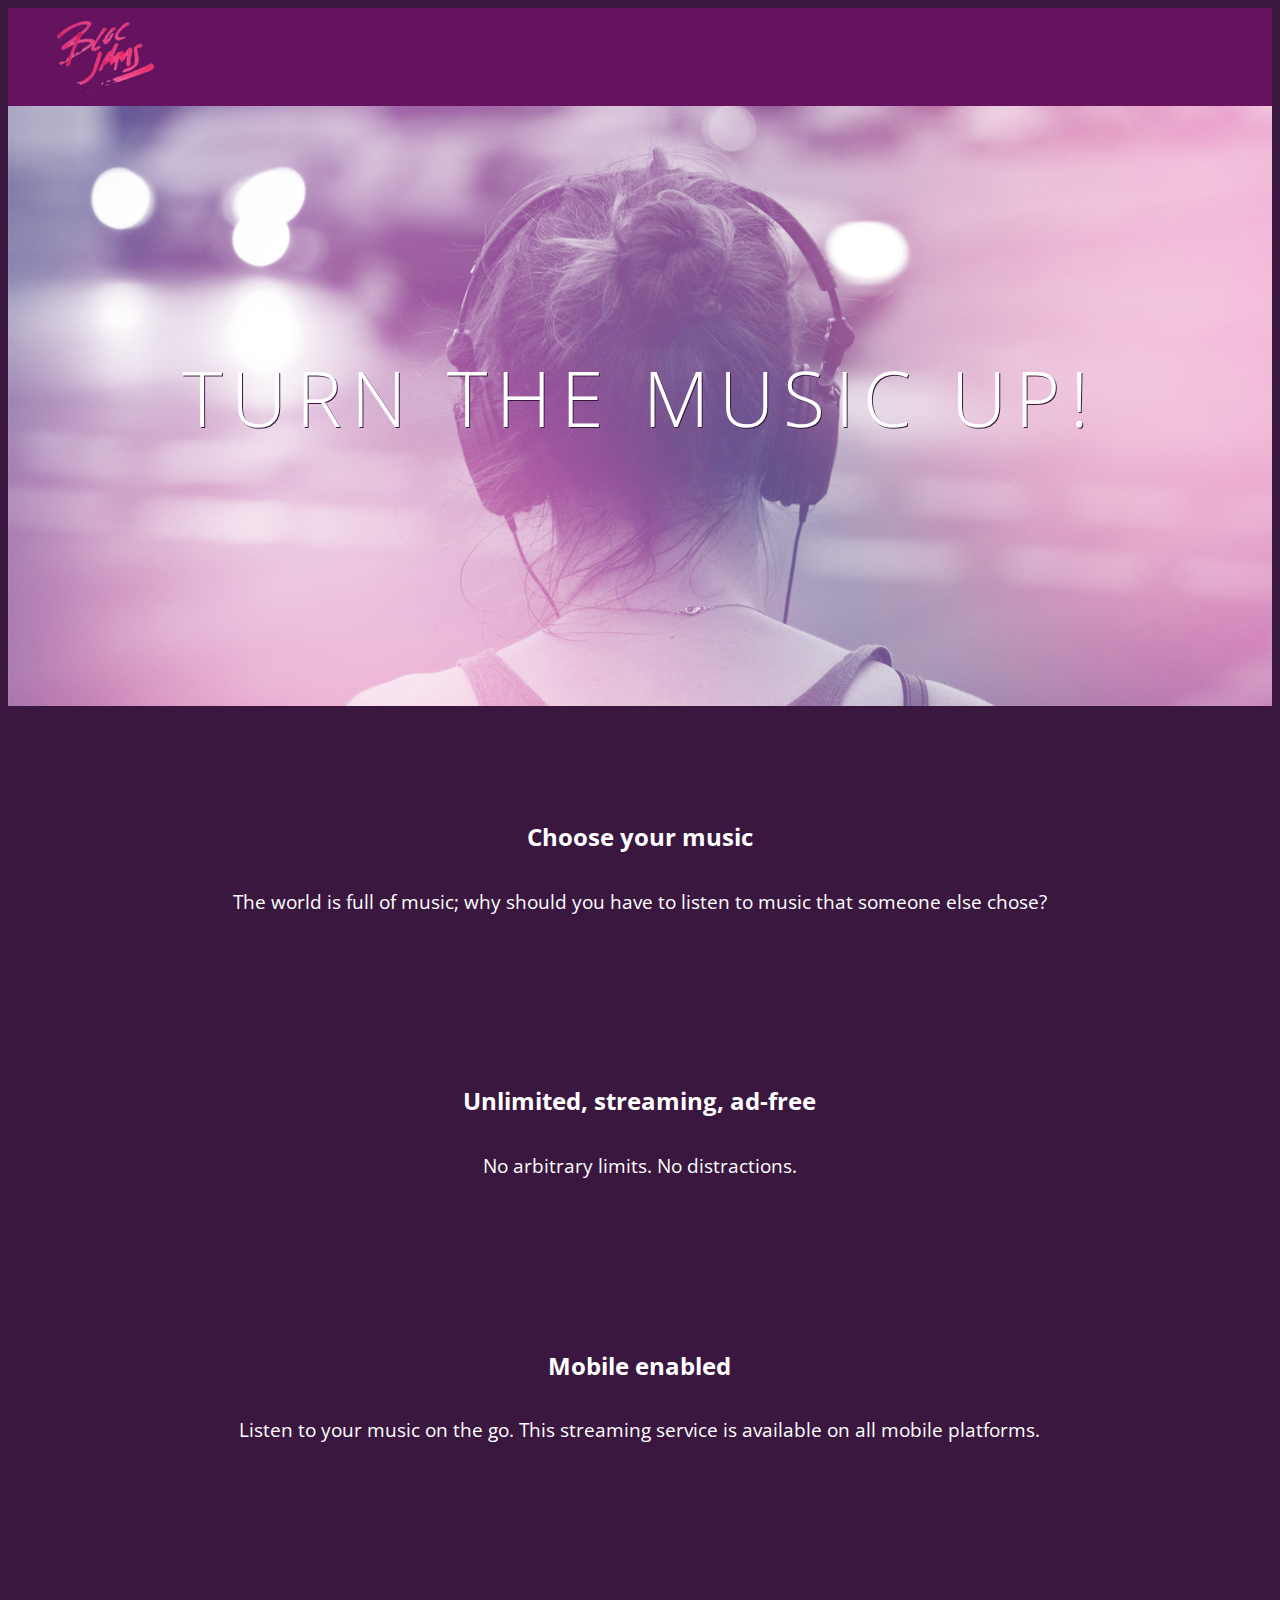
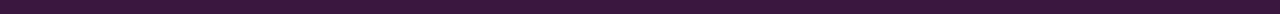
==== index.html @ 69bbdc53 "Checkpoint 4 responsiveness completed" ====
<!DOCTYPE HTML>


  <head>
      <title>Bloc Jams</title>
        <meta name="viewport" content="width=device-width, initial-scale=1">
        <link rel="stylesheet" type="text/css" href="http://fonts.googleapis.com/css?family=Open+Sans:400,800,600,700,300">
        <link rel="stylesheet" type="text/css" href="http://code.ionicframework.com/ionicons/2.0.1/css/ionicons.min.css">
        <link rel="stylesheet" type="text/css" href="styles/normalize.css">
        <link rel="stylesheet" type="text/css" href="styles/main.css">
        <link rel="stylesheet" type="text/css" href="styles/landing.css">

  </head>

  <body>
    <body class="landing">
          <nav>
          <nav class="navbar">
              <img src="assets/images/bloc_jams_logo.png" alt="bloc jams logo" class="logo">
          </nav>
    <section class="hero-content">
            <h1 class="hero-title">Turn the music up!</h1>
    </section>

    <section class="selling-points">
    <section class="selling-points container">
             <div class="point">
             <div class="point column third">
                 <span class="ion-music-note"></span>
                 <h5 class="point-title">Choose your music</h5>
                 <p class="point-description">The world is full of music; why should you have to listen to music that someone else chose?</p>
            </div>
            <div class="point">
            <div class="point column third">
                 <span class="ion-radio-waves"></span>
                 <h5 class="point-title">Unlimited, streaming, ad-free</h5>
                 <p class="point-description">No arbitrary limits. No distractions.</p>
             </div>
             <div class="point">
             <div class="point column third">
                 <span class="ion-iphone"></span>
                 <h5 class="point-title">Mobile enabled</h5>
                 <p class="point-description">Listen to your music on the go. This streaming service is available on all mobile platforms.</p>
             </div>
    </section>









  </body>

</html>
---- styles/main.css ----
*, *::before, *::after {
    -moz-box-sizing: border-box;
    -webkit-box-sizing: border-box;
    box-sizing: border-box;
}

html {
    height: 100%;
    font-size: 100%;
}

body {
    font-family: 'Open Sans';
    color: white;
    min-height: 100%;
}


.navbar {
    padding: 0.5rem;
    background-color: rgb(101,18,95);
}

.navbar > .logo {
    position: relative;
    left: 2rem;
}

.container {
  margin: 0 auto;
  max-width: 64rem;

}

@media (min-width 640px) {
  /*for small screens*/
  html {font-size: 112%};
  .column {
    float: left;
    padding-left: 1rem;
    padding-right: 1rem;
  }
  .column.full { width: 100%; }
     .column.two-thirds { width: 66.7%; }
     .column.half { width: 50%; }
     .column.third { width: 33.3%; }
     .column.fourth { width: 25%; }
     .column.flow-opposite { float: right; }

}

@media (min-width: 1024px) {
  /*for large screens*/
  html {font-size: 120%};

}
---- styles/landing.css ----
body.landing {
     background-color: rgb(58,23,63);
 }

 .hero-content {
     position: relative;
     min-height: 600px;
     background-image: url(../assets/images/bloc_jams_bg.jpg);
     background-repeat: no-repeat;
     background-position: center center;
     background-size: cover;
 }

 .hero-content .hero-title {
     position: absolute;
     top: 40%;
     -webkit-transform: translateY(-50%);
     -moz-transform: translateY(-50%);
     transform: translateY(-50%);
     width: 100%;
     text-align: center;
     font-size: 4rem;
     font-weight: 300;
     text-transform: uppercase;
     letter-spacing: 0.5rem;
     text-shadow: 1px 1px 0px rgb(58,23,63);
 }

 .selling-points {
     position: relative;

 }

 .point {
     position: relative;
     padding: 2rem;
     text-align: center;
 }

 .point .point-title {
     font-size: 1.25rem;
 }

 .ion-music-note,
 .ion-radio-waves,
 .ion-iphone {
     color: rgb(233,50,117);
     font-size: 5rem;
 }
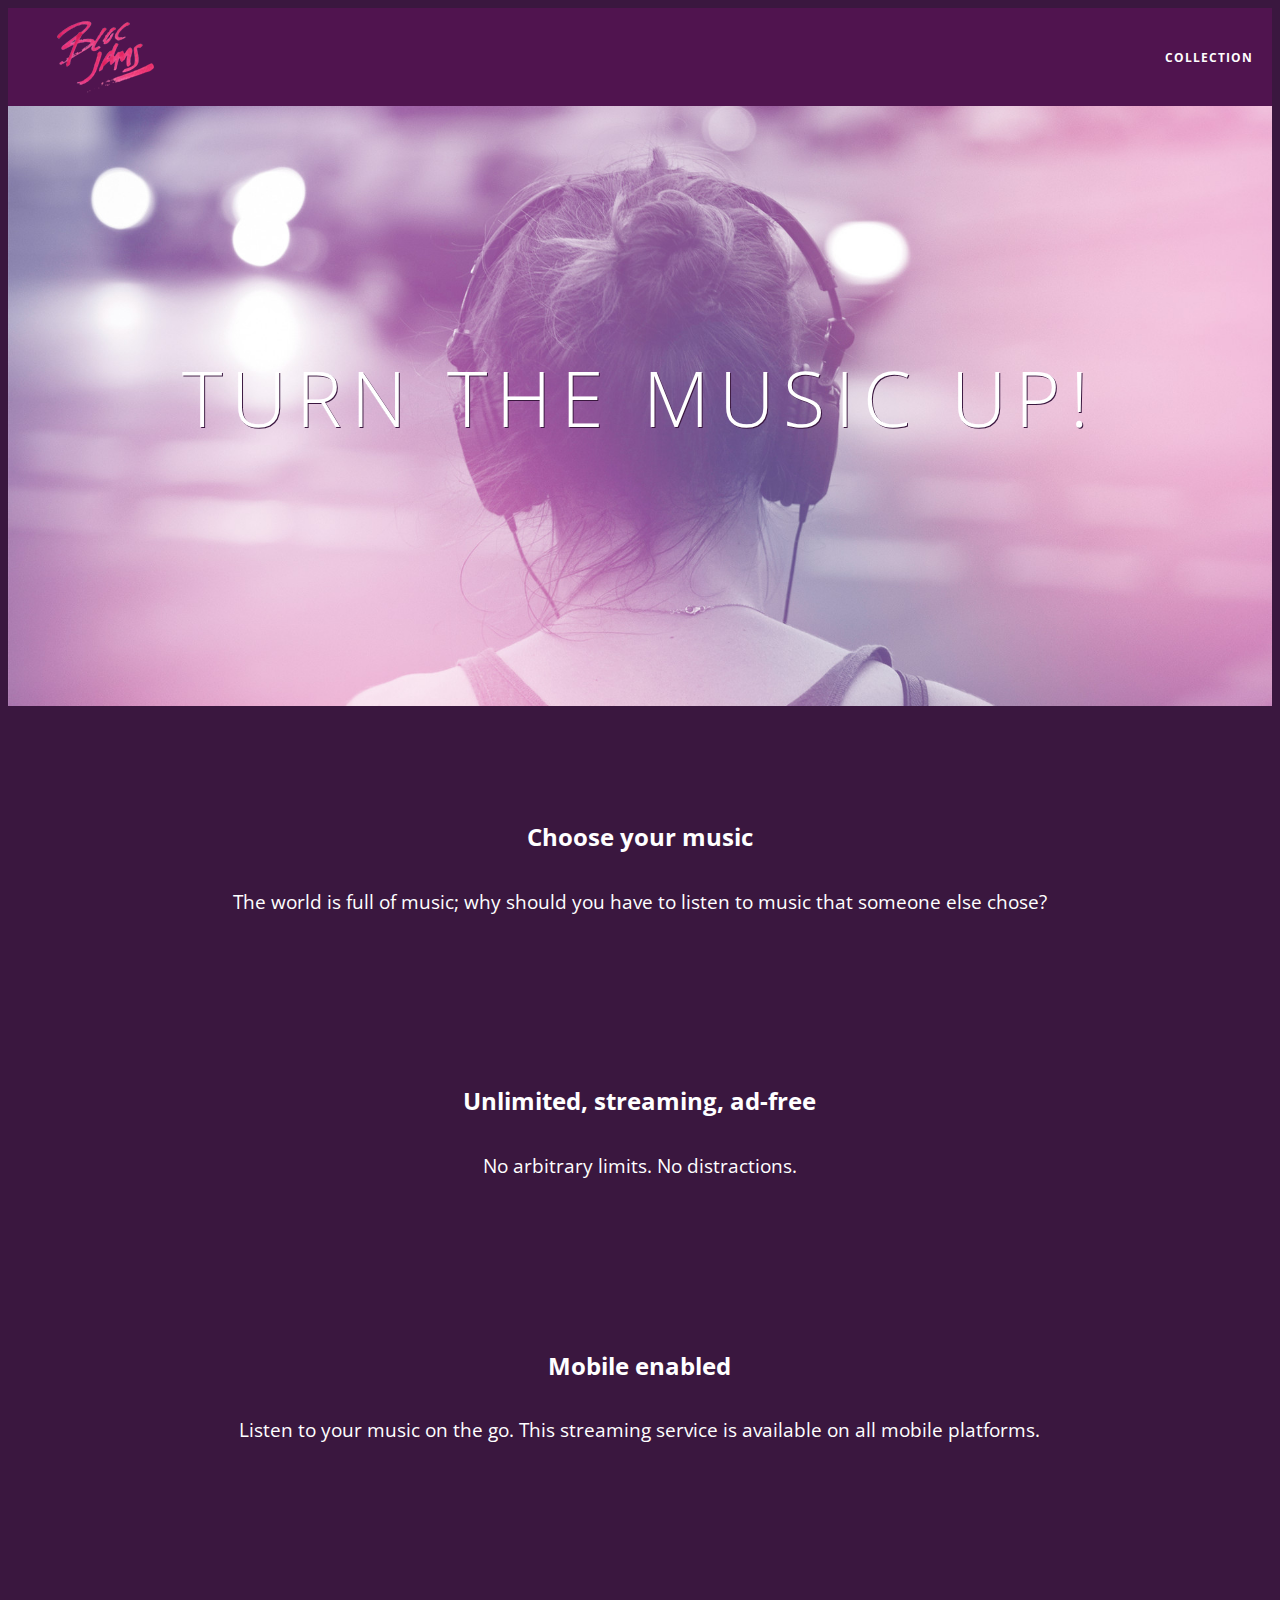
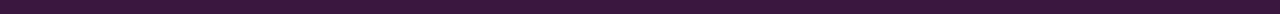
==== commit 2c0a0419: "checkpoint 5 collections: complete" ====
--- a/index.html
+++ b/index.html
@@ -16,7 +16,12 @@
     <body class="landing">
           <nav>
           <nav class="navbar">
-              <img src="assets/images/bloc_jams_logo.png" alt="bloc jams logo" class="logo">
+            <a href="index.html" class="logo">
+            <img src="assets/images/bloc_jams_logo.png" alt="bloc jams logo">
+        </a>
+        <div class="links-container">
+            <a href="collection.html" class="navbar-link">collection</a>
+        </div>
           </nav>
     <section class="hero-content">
             <h1 class="hero-title">Turn the music up!</h1>
@@ -24,6 +29,7 @@
 
     <section class="selling-points">
     <section class="selling-points container">
+    <section class="selling-points clearfix">
              <div class="point">
              <div class="point column third">
                  <span class="ion-music-note"></span>
@@ -42,6 +48,7 @@
                  <h5 class="point-title">Mobile enabled</h5>
                  <p class="point-description">Listen to your music on the go. This streaming service is available on all mobile platforms.</p>
              </div>
+
     </section>
 
 
--- a/styles/main.css
+++ b/styles/main.css
@@ -17,14 +17,52 @@
 
 
 .navbar {
+    position: relative;
     padding: 0.5rem;
-    background-color: rgb(101,18,95);
+    background-color: rgba(101,18,95,0.5);
+    z-index: 1;
 }
 
 .navbar > .logo {
     position: relative;
     left: 2rem;
+    cursor: pointer;
+
 }
+
+.navbar .links-container {
+     display: table;
+     position: absolute;
+     top: 0;
+     right: 0;
+     height: 100px;
+     color: white;
+     /* #3 */
+     text-decoration: none;
+ }
+
+ .links-container .navbar-link {
+     display: table-cell;
+     position: relative;
+     height: 100%;
+     padding-left: 1rem;
+     padding-right: 1rem;
+     /* #4 */
+     vertical-align: middle;
+     color: white;
+     font-size: 0.625rem;
+     letter-spacing: 0.05rem;
+     font-weight: 700;
+     text-transform: uppercase;
+     /* #3 */
+     text-decoration: none;
+     cursor: pointer;
+ }
+
+   /* #5 */
+ .links-container .navbar-link:hover {
+     color: rgb(233,50,117);
+ }
 
 .container {
   margin: 0 auto;
@@ -54,3 +92,13 @@
   html {font-size: 120%};
 
 }
+
+.clearfix::before,
+.clearfix::after {
+   content: " ";
+   display: table;
+}
+
+.clearfix::after {
+   clear: both;
+}
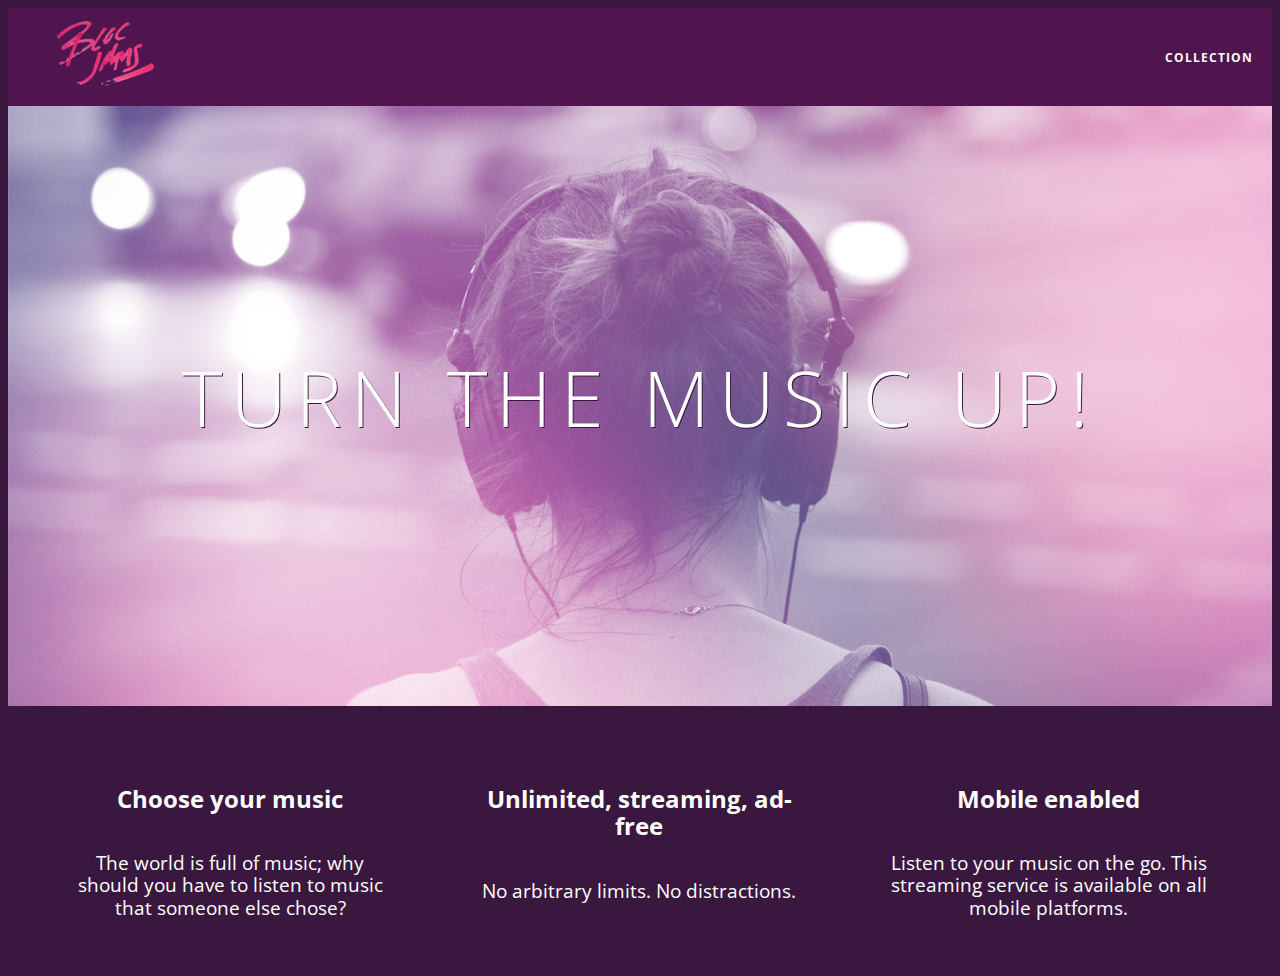
==== commit e7cfcb02: "fixed vert/horizontal selling points display" ====
--- a/index.html
+++ b/index.html
@@ -27,22 +27,17 @@
             <h1 class="hero-title">Turn the music up!</h1>
     </section>
 
-    <section class="selling-points">
-    <section class="selling-points container">
-    <section class="selling-points clearfix">
-             <div class="point">
+    <section class="selling-points container clearfix">
              <div class="point column third">
                  <span class="ion-music-note"></span>
                  <h5 class="point-title">Choose your music</h5>
                  <p class="point-description">The world is full of music; why should you have to listen to music that someone else chose?</p>
             </div>
-            <div class="point">
             <div class="point column third">
                  <span class="ion-radio-waves"></span>
                  <h5 class="point-title">Unlimited, streaming, ad-free</h5>
                  <p class="point-description">No arbitrary limits. No distractions.</p>
              </div>
-             <div class="point">
              <div class="point column third">
                  <span class="ion-iphone"></span>
                  <h5 class="point-title">Mobile enabled</h5>
--- a/styles/main.css
+++ b/styles/main.css
@@ -64,15 +64,21 @@
      color: rgb(233,50,117);
  }
 
+ .links-container .navbar-link:active {
+   background-color: white;
+
+
+ }
+
 .container {
   margin: 0 auto;
   max-width: 64rem;
 
 }
 
-@media (min-width 640px) {
+@media (min-width: 640px) {
   /*for small screens*/
-  html {font-size: 112%};
+  html {font-size: 112%;}
   .column {
     float: left;
     padding-left: 1rem;
@@ -89,7 +95,7 @@
 
 @media (min-width: 1024px) {
   /*for large screens*/
-  html {font-size: 120%};
+  html {font-size: 120%;}
 
 }
 
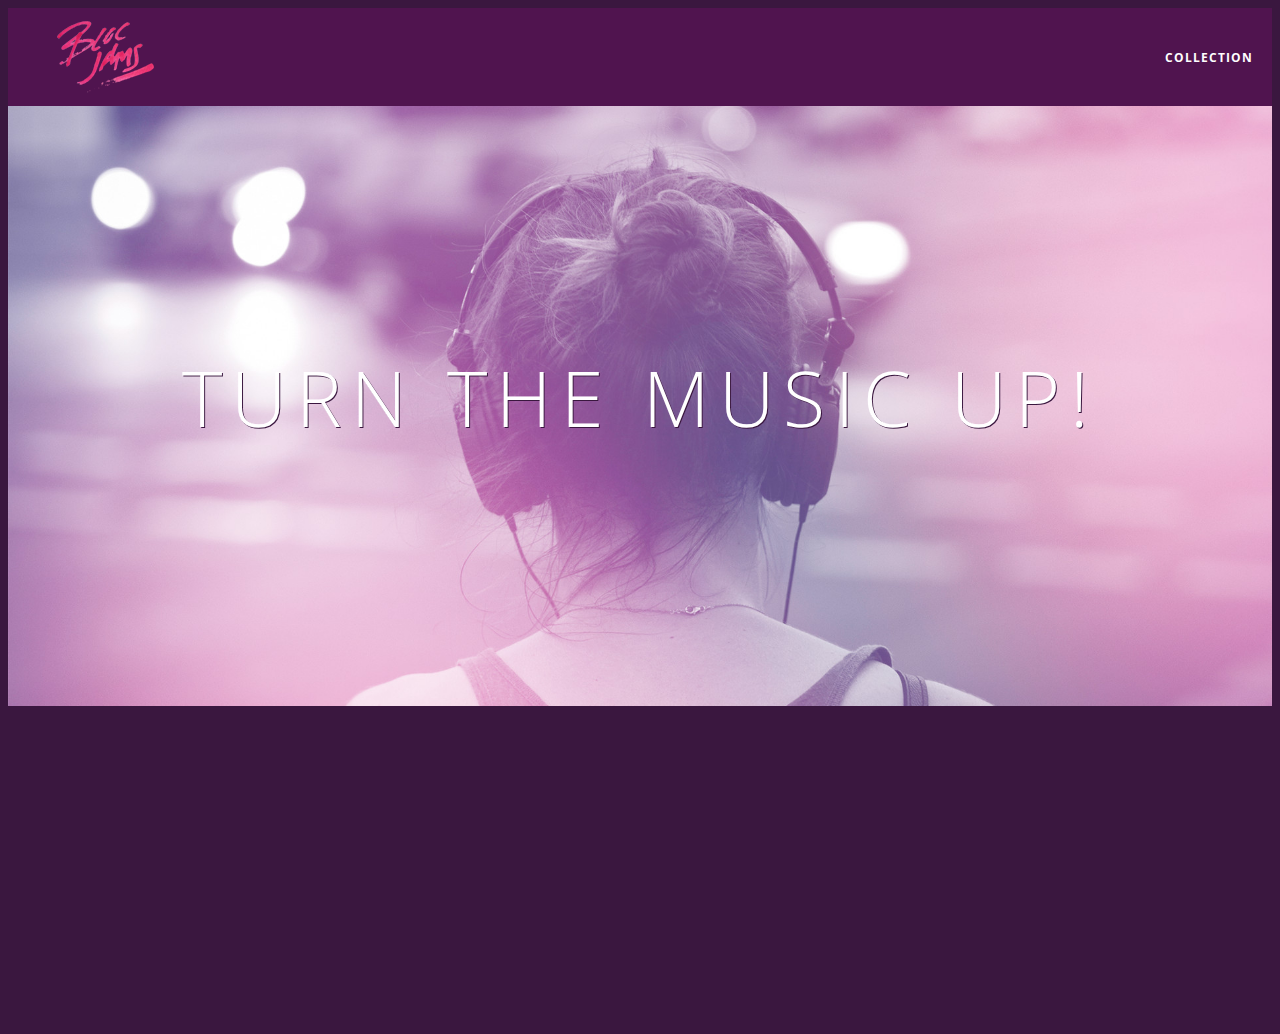
==== commit b577a1cb: "checkpoint 8 dom animations completed" ====
--- a/index.html
+++ b/index.html
@@ -46,12 +46,7 @@
 
     </section>
 
-
-
-
-
-
-
+    <script src="scripts/landing.js"></script>
 
 
   </body>
--- a/styles/landing.css
+++ b/styles/landing.css
@@ -35,6 +35,16 @@
      position: relative;
      padding: 2rem;
      text-align: center;
+     opacity: 0;
+     -webkit-transform: scaleX(0.9) translateY(3rem);
+     -moz-transform: scaleX(0.9) translateY(3rem);
+     transform: scaleX(0.9) translateY(3rem);
+     -webkit-transition: all 0.25s ease-in-out;
+     -moz-transition: all 0.25s ease-in-out;
+     transition: all 0.25s ease-in-out;
+     -webkit-transition-delay: 0.2s;
+     -moz-transition-delay: 0.2s;
+     transition-delay: 0.2s;
  }
 
  .point .point-title {
